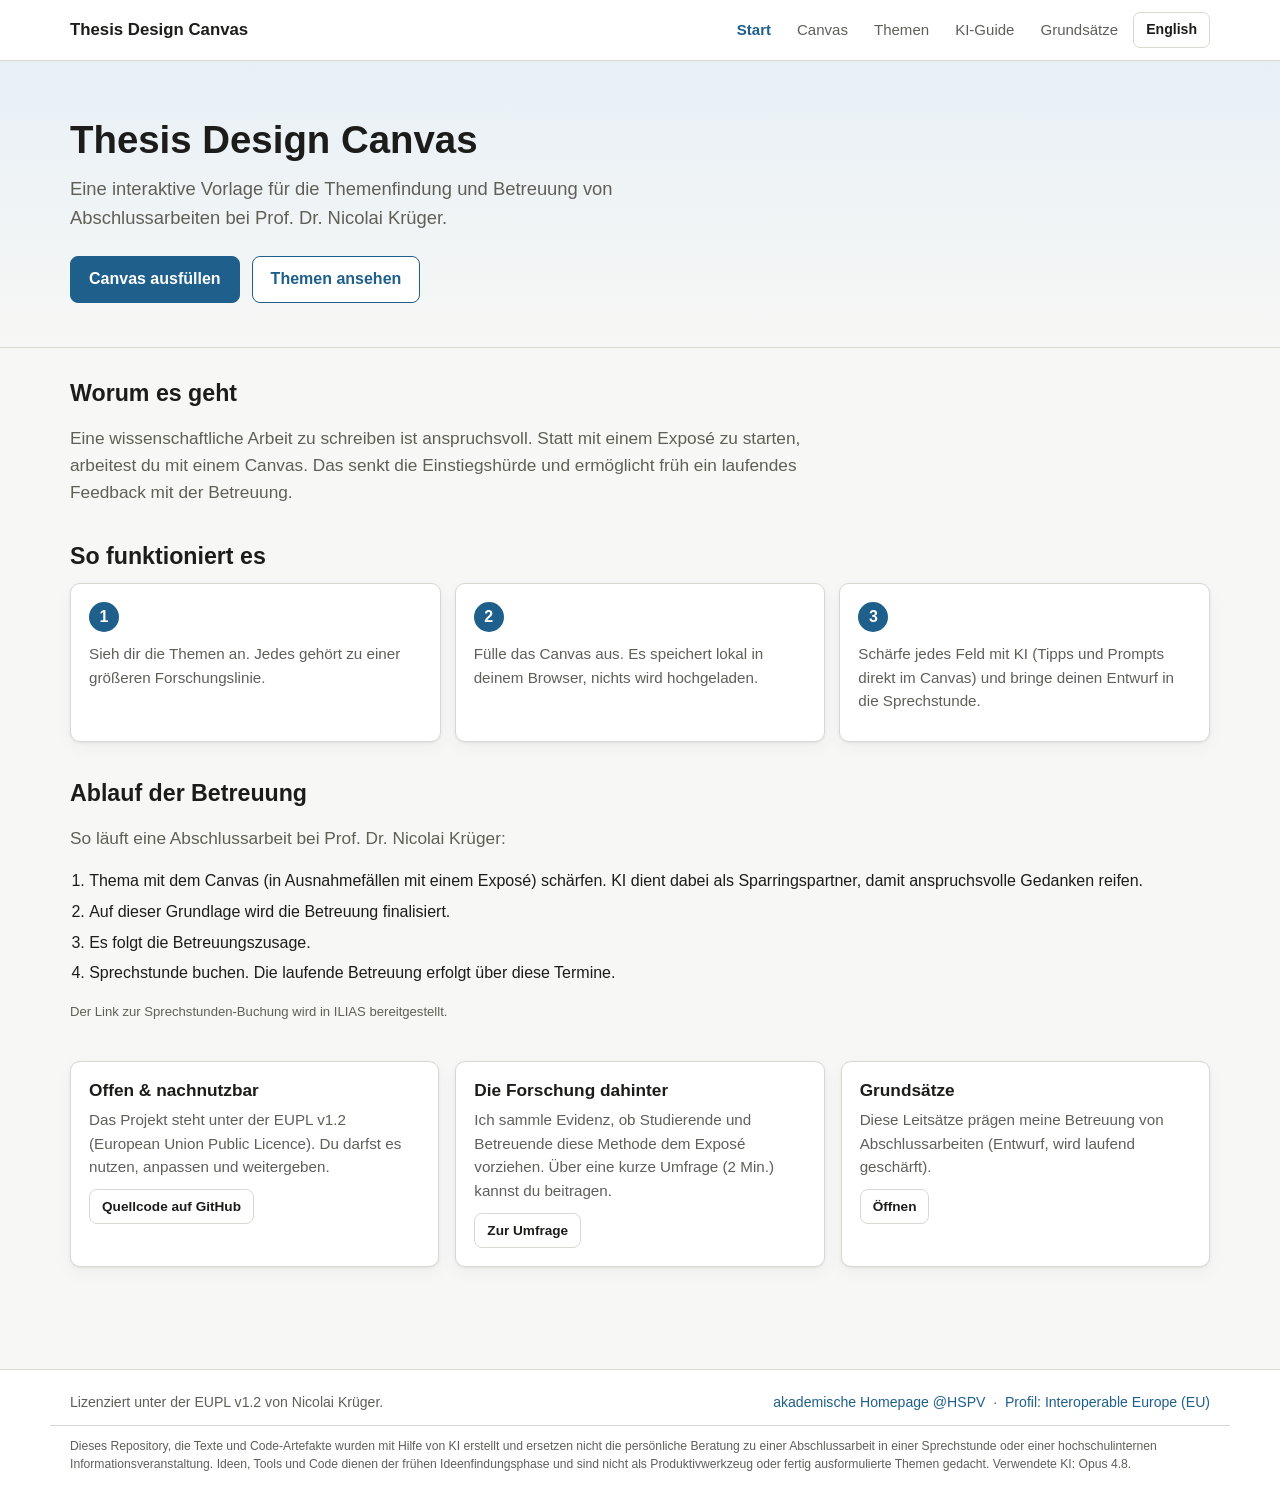
==== index.html @ 110c6518 "Rebuild Thesis Canvas as interactive, bilingual OER site - Interactive canvas: 8 fields, per-field A" ====
<!DOCTYPE html>
<html lang="de">
<head>
  <meta charset="utf-8" />
  <meta name="viewport" content="width=device-width, initial-scale=1" />
  <title>Thesis Design Canvas</title>
  <meta name="description" content="Interaktives, zweisprachiges Thesis Design Canvas — Themenfindung und Betreuung von Abschlussarbeiten, KI-unterstützt." />
  <link rel="stylesheet" href="assets/css/styles.css" />
</head>
<body>
  <header class="site-header">
    <div class="wrap">
      <a class="brand" href="index.html" data-i18n="site.title">Thesis Design Canvas</a>
      <nav class="nav">
        <a href="index.html" class="active" data-i18n="nav.home">Start</a>
        <a href="canvas.html" data-i18n="nav.canvas">Canvas</a>
        <a href="topics.html" data-i18n="nav.topics">Themen</a>
        <a href="ai-guide.html" data-i18n="nav.ai">KI-Anleitung</a>
        <a href="principles.html" data-i18n="nav.principles">Grundsätze</a>
        <button class="lang-btn" data-lang-toggle data-i18n="nav.switch">English</button>
      </nav>
    </div>
  </header>

  <section class="hero">
    <div class="wrap">
      <h1 data-i18n="home.heroTitle">Thesis Design Canvas</h1>
      <p data-i18n="home.heroSub"></p>
      <div class="cta-row">
        <a class="btn" href="canvas.html" data-i18n="home.ctaCanvas">Canvas ausfüllen</a>
        <a class="btn secondary" href="topics.html" data-i18n="home.ctaTopics">Themen entdecken</a>
      </div>
    </div>
  </section>

  <main>
    <div class="wrap">
      <section class="section">
        <h2 data-i18n="home.whatTitle">Worum es geht</h2>
        <p class="lede" data-i18n="home.whatBody"></p>
      </section>

      <section class="section">
        <h2 data-i18n="home.howTitle">So funktioniert es</h2>
        <div class="steps">
          <div class="card"><p data-i18n="home.step1"></p></div>
          <div class="card"><p data-i18n="home.step2"></p></div>
          <div class="card"><p data-i18n="home.step3"></p></div>
        </div>
      </section>

      <section class="section">
        <h2 data-i18n="process.title">Ablauf der Betreuung</h2>
        <p class="lede" data-i18n="process.lead"></p>
        <ol class="ol-steps" id="process-steps"></ol>
        <p class="save-hint" data-i18n="process.bookingNote"></p>
      </section>

      <section class="section">
        <div class="cards">
          <div class="card">
            <h3 data-i18n="home.openTitle">Offen & nachnutzbar</h3>
            <p data-i18n="home.openBody"></p>
            <a class="btn ghost small" data-link="repo" href="#" data-i18n="footer.source">Quellcode auf GitHub</a>
          </div>
          <div class="card">
            <h3 data-i18n="home.scienceTitle">Die Forschung dahinter</h3>
            <p data-i18n="home.scienceBody"></p>
            <a class="btn ghost small" data-link="survey" href="#" data-i18n="home.surveyCta">Zur Umfrage</a>
          </div>
          <div class="card">
            <h3 data-i18n="nav.principles">Grundsätze</h3>
            <p data-i18n="principles.intro"></p>
            <a class="btn ghost small" href="principles.html" data-i18n="common.open">Öffnen</a>
          </div>
        </div>
      </section>
    </div>
  </main>

  <footer class="site-footer">
    <div class="wrap">
      <span data-i18n="footer.license"></span>
      <span>
        <a data-link="hspv" href="#" data-i18n="home.hspv">Lehrprofil an der HSPV NRW</a>
        &nbsp;·&nbsp;
        <a data-link="ec" href="#" data-i18n="home.ec">Interoperable Europe (EU)</a>
      </span>
    </div>
  </footer>

  <script src="data/i18n.js"></script>
  <script src="assets/js/i18n.js"></script>
  <script src="assets/js/pages.js"></script>
</body>
</html>
---- assets/css/styles.css ----
:root {
  --bg: #f7f7f5;
  --surface: #ffffff;
  --ink: #1c1c1a;
  --muted: #5f5f58;
  --line: #d9d9d2;
  --accent: #1f5f8b;
  --accent-soft: #e8f0f6;
  --accent-2: #b8860b;
  --radius: 10px;
  --shadow: 0 1px 3px rgba(0,0,0,.07), 0 6px 18px rgba(0,0,0,.04);
  --maxw: 1180px;
  --font: -apple-system, BlinkMacSystemFont, "Segoe UI", Roboto, Helvetica, Arial, sans-serif;
}
* { box-sizing: border-box; }
html { scroll-behavior: smooth; }
body {
  margin: 0; font-family: var(--font); color: var(--ink); background: var(--bg);
  line-height: 1.55; font-size: 16px; -webkit-font-smoothing: antialiased;
}
a { color: var(--accent); text-decoration: none; }
a:hover { text-decoration: underline; }
h1, h2, h3 { line-height: 1.2; }
.wrap { max-width: var(--maxw); margin: 0 auto; padding: 0 20px; }

/* Header / nav */
.site-header { background: var(--surface); border-bottom: 1px solid var(--line); position: sticky; top: 0; z-index: 50; }
.site-header .wrap { display: flex; align-items: center; gap: 18px; min-height: 60px; flex-wrap: wrap; }
.brand { font-weight: 700; font-size: 1.05rem; color: var(--ink); white-space: nowrap; }
.brand:hover { text-decoration: none; }
.nav { display: flex; gap: 4px; flex-wrap: wrap; margin-left: auto; align-items: center; }
.nav a { color: var(--muted); padding: 7px 11px; border-radius: 7px; font-size: .94rem; }
.nav a:hover { background: var(--accent-soft); color: var(--accent); text-decoration: none; }
.nav a.active { color: var(--accent); font-weight: 600; }
.lang-btn { border: 1px solid var(--line); background: var(--surface); color: var(--ink); border-radius: 7px;
  padding: 6px 12px; cursor: pointer; font: inherit; font-size: .88rem; font-weight: 600; }
.lang-btn:hover { border-color: var(--accent); color: var(--accent); }

/* Buttons */
.btn { display: inline-block; border: 1px solid var(--accent); background: var(--accent); color: #fff;
  padding: 10px 18px; border-radius: 8px; font: inherit; font-weight: 600; cursor: pointer; }
.btn:hover { filter: brightness(1.07); text-decoration: none; }
.btn.secondary { background: var(--surface); color: var(--accent); }
.btn.ghost { background: transparent; border-color: var(--line); color: var(--ink); }
.btn.ghost:hover { border-color: var(--accent); color: var(--accent); }
.btn.small { padding: 6px 12px; font-size: .85rem; }

/* Sections */
main { padding: 32px 0 64px; }
.section { margin: 0 0 38px; }
.section > h2 { font-size: 1.45rem; margin: 0 0 12px; }
.lede { font-size: 1.08rem; color: var(--muted); max-width: 760px; }

/* Hero */
.hero { background: linear-gradient(180deg, var(--accent-soft), var(--bg)); border-bottom: 1px solid var(--line); padding: 56px 0 44px; }
.hero h1 { font-size: 2.4rem; margin: 0 0 12px; }
.hero p { font-size: 1.15rem; color: var(--muted); max-width: 680px; margin: 0 0 24px; }
.hero .cta-row { display: flex; gap: 12px; flex-wrap: wrap; }

/* Cards grid */
.cards { display: grid; grid-template-columns: repeat(auto-fill, minmax(280px, 1fr)); gap: 16px; }
.card { background: var(--surface); border: 1px solid var(--line); border-radius: var(--radius); padding: 18px; box-shadow: var(--shadow); }
.card h3 { margin: 0 0 8px; font-size: 1.08rem; }
.card p { margin: 0 0 10px; color: var(--muted); font-size: .95rem; }
.steps { counter-reset: s; display: grid; gap: 14px; grid-template-columns: repeat(auto-fit, minmax(240px,1fr)); }
.steps .card { position: relative; }
.steps .card::before { counter-increment: s; content: counter(s); display:inline-flex; align-items:center; justify-content:center;
  width: 30px; height: 30px; border-radius: 50%; background: var(--accent); color:#fff; font-weight:700; margin-bottom: 10px; }

.tag { display: inline-block; background: var(--accent-soft); color: var(--accent); border-radius: 999px;
  padding: 2px 10px; font-size: .76rem; margin: 0 4px 4px 0; }
.pill { display:inline-block; background:#efeee8; color: var(--muted); border-radius: 999px; padding: 2px 10px; font-size:.76rem; }

/* ---------------- Canvas ---------------- */
.canvas-toolbar { display: flex; gap: 8px; flex-wrap: wrap; align-items: center; margin: 0 0 16px; }
.canvas-toolbar .spacer { flex: 1; }
.save-hint { color: var(--muted); font-size: .82rem; }
.topic-note { background: var(--accent-soft); border: 1px solid var(--accent); color: var(--accent); border-radius: 8px;
  padding: 8px 12px; margin: 0 0 14px; font-size: .9rem; }

.canvas { background: var(--surface); border: 2px solid var(--ink); border-radius: 6px; overflow: hidden; }
.canvas-head { display: grid; grid-template-columns: 1.3fr 2fr 0.8fr; border-bottom: 2px solid var(--ink); }
.canvas-head .cell { border-right: 1px solid var(--line); padding: 8px 10px; }
.canvas-head .cell:last-child { border-right: none; }
.canvas-head label { display:block; font-weight:700; font-style: italic; font-size: .82rem; margin-bottom: 2px; }
.canvas-head input { width: 100%; border: none; font: inherit; padding: 4px 2px; background: transparent; }
.canvas-head input:focus { outline: 2px solid var(--accent-soft); }

.canvas-grid { display: grid; grid-template-columns: 1.3fr 1fr 1fr 0.95fr; }
.canvas-col { display: grid; border-right: 1px solid var(--line); }
.canvas-col:last-child { border-right: none; }
.cbox { padding: 10px 11px; border-bottom: 1px solid var(--line); display: flex; flex-direction: column; }
.cbox:last-child { border-bottom: none; }
.cbox .field-head { display:flex; align-items:center; justify-content: space-between; gap: 6px; }
.cbox label { font-weight: 700; font-style: italic; font-size: .86rem; }
.cbox .hint { font-size: .74rem; color: var(--muted); margin: 3px 0 6px; }
.cbox textarea { width: 100%; border: 1px solid var(--line); border-radius: 6px; font: inherit; font-size: .9rem;
  padding: 7px; resize: vertical; min-height: 90px; flex: 1; background: #fcfcfb; }
.cbox.tall textarea { min-height: 230px; }
.cbox textarea:focus { outline: none; border-color: var(--accent); background: #fff; }
.cbox.full { border-right: none; }
.canvas-foot-row { border-top: 1px solid var(--line); }

/* AI tip disclosure */
.ai-tip { margin-top: 6px; border: 1px dashed var(--accent-2); border-radius: 6px; background: #fffdf5; }
.ai-tip summary { cursor: pointer; list-style: none; padding: 5px 9px; font-size: .78rem; font-weight: 600; color: var(--accent-2); }
.ai-tip summary::-webkit-details-marker { display:none; }
.ai-tip .ai-body { padding: 0 9px 9px; font-size: .8rem; }
.ai-tip .ai-body p { margin: 4px 0 6px; color: var(--muted); }
.ai-tip .prompt { background:#fff; border:1px solid var(--line); border-radius:6px; padding:7px; font-size:.78rem;
  white-space: pre-wrap; color: var(--ink); }
.ai-tip .copy-row { margin-top: 6px; }

.canvas-credit { display:none; }

/* ---------------- Topics ---------------- */
.topic-controls { display:flex; gap:10px; flex-wrap: wrap; align-items:center; margin: 0 0 18px; }
.topic-controls input[type=search], .topic-controls select { padding: 9px 12px; border:1px solid var(--line);
  border-radius: 8px; font: inherit; background: var(--surface); }
.topic-controls input[type=search] { min-width: 220px; flex: 1; }
.line-group { margin: 0 0 30px; }
.line-group h2 { font-size: 1.2rem; border-left: 4px solid var(--accent); padding-left: 10px; margin: 0 0 14px; }
.topic-card .levels { margin: 2px 0 8px; }
.topic-card .data { font-size: .85rem; background: var(--accent-soft); border-left: 3px solid var(--accent);
  border-radius: 6px; padding: 8px 10px; margin: 10px 0 8px; }
.topic-card .data b { color: var(--accent); }
.topic-card .scope { font-size: .85rem; background: var(--bg); border-radius:6px; padding:8px 10px; margin: 0 0 12px; }
.topic-card .scope b { color: var(--accent-2); }

/* Lists for guide/principles */
.ol-steps { padding-left: 1.2em; } .ol-steps li { margin: 6px 0; }
.rules li { margin: 6px 0; }
.prompt-block { background: var(--surface); border:1px solid var(--line); border-radius: var(--radius);
  padding: 14px; box-shadow: var(--shadow); }
.prompt-block .prompt { white-space: pre-wrap; font-size: .9rem; background: #fbfbf9; border:1px solid var(--line);
  border-radius: 6px; padding: 12px; margin: 8px 0; }
.link-list { display: grid; grid-template-columns: repeat(auto-fill, minmax(240px,1fr)); gap: 10px; list-style: none; padding: 0; }
.link-list a { display:block; background: var(--surface); border:1px solid var(--line); border-radius: 8px; padding: 12px 14px;
  box-shadow: var(--shadow); font-weight: 600; }
.link-list a:hover { border-color: var(--accent); text-decoration: none; }

/* Footer */
.site-footer { border-top: 1px solid var(--line); background: var(--surface); padding: 22px 0; color: var(--muted); font-size: .88rem; }
.site-footer .wrap { display:flex; justify-content: space-between; gap: 12px; flex-wrap: wrap; align-items:center; }
.site-footer .disclaimer { display:block; margin-top: 12px; padding-top: 12px; border-top: 1px solid var(--line);
  font-size: .76rem; line-height: 1.45; color: var(--muted); }

/* Responsive */
@media (max-width: 860px) {
  .canvas-grid { grid-template-columns: 1fr; }
  .canvas-col { border-right: none; border-bottom: 1px solid var(--line); }
  .canvas-head { grid-template-columns: 1fr; }
  .canvas-head .cell { border-right: none; border-bottom: 1px solid var(--line); }
  .hero h1 { font-size: 1.9rem; }
}

/* ---------------- Print: clean A4 landscape canvas ---------------- */
@media print {
  @page { size: A4 landscape; margin: 10mm; }
  .site-header, .site-footer, .canvas-toolbar, .ai-tip, .topic-note, .no-print { display: none !important; }
  body { background: #fff; font-size: 11px; }
  main { padding: 0; }
  .wrap { max-width: none; padding: 0; }
  .canvas { border: 1.5px solid #000; }
  .cbox textarea, .canvas-head input { border: none; background: #fff; resize: none; }
  .cbox.tall textarea { min-height: 150px; }
  .cbox .hint { display: none; }
  .canvas-credit { display: flex; justify-content: space-between; font-size: 9px; color: #444; margin-top: 6px; }
}
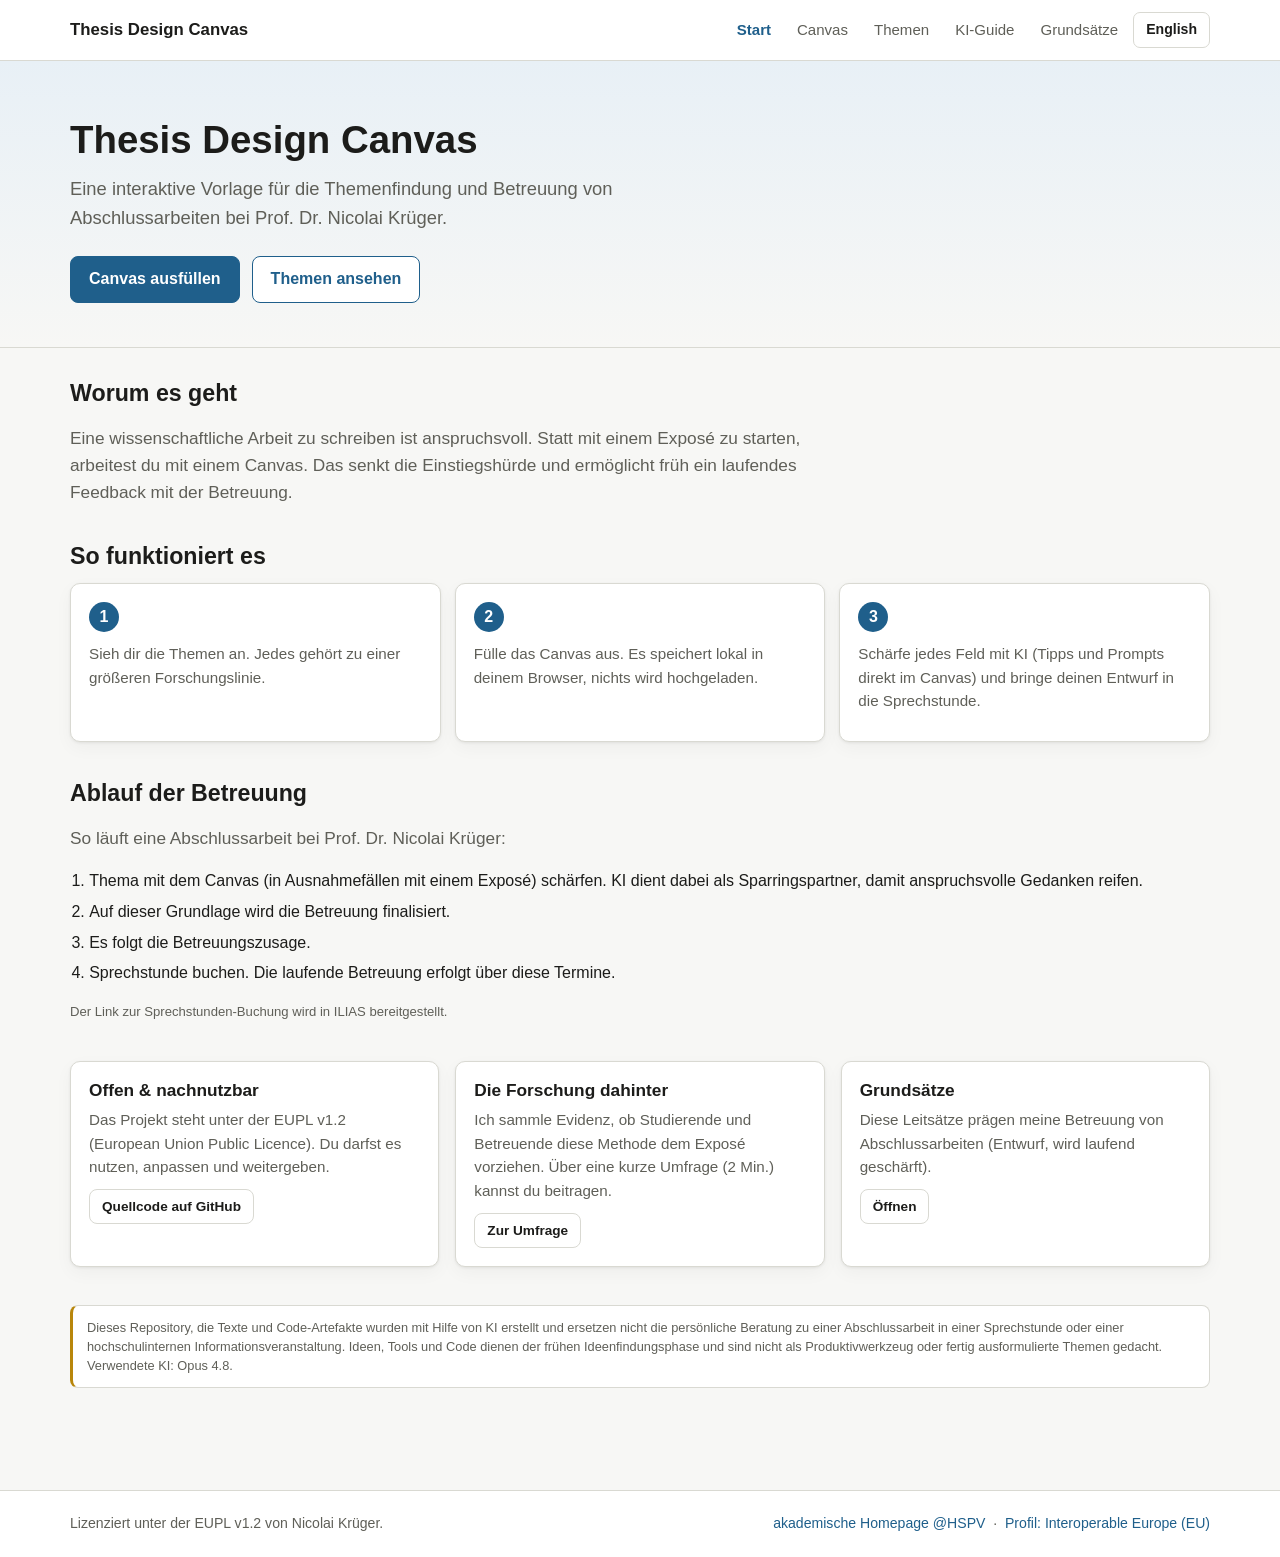
==== commit 710323b0: "Show AI disclaimer only on the start page, not on every page Co-Authored-By: Claude Opus 4.8 <norepl" ====
--- a/index.html
+++ b/index.html
@@ -75,6 +75,10 @@
           </div>
         </div>
       </section>
+
+      <section class="section">
+        <p class="disclaimer" data-i18n="footer.disclaimer"></p>
+      </section>
     </div>
   </main>
 
--- a/assets/css/styles.css
+++ b/assets/css/styles.css
@@ -142,8 +142,9 @@
 /* Footer */
 .site-footer { border-top: 1px solid var(--line); background: var(--surface); padding: 22px 0; color: var(--muted); font-size: .88rem; }
 .site-footer .wrap { display:flex; justify-content: space-between; gap: 12px; flex-wrap: wrap; align-items:center; }
-.site-footer .disclaimer { display:block; margin-top: 12px; padding-top: 12px; border-top: 1px solid var(--line);
-  font-size: .76rem; line-height: 1.45; color: var(--muted); }
+.disclaimer { display:block; font-size: .8rem; line-height: 1.5; color: var(--muted);
+  background: var(--surface); border: 1px solid var(--line); border-left: 3px solid var(--accent-2);
+  border-radius: 8px; padding: 12px 14px; }
 
 /* Responsive */
 @media (max-width: 860px) {
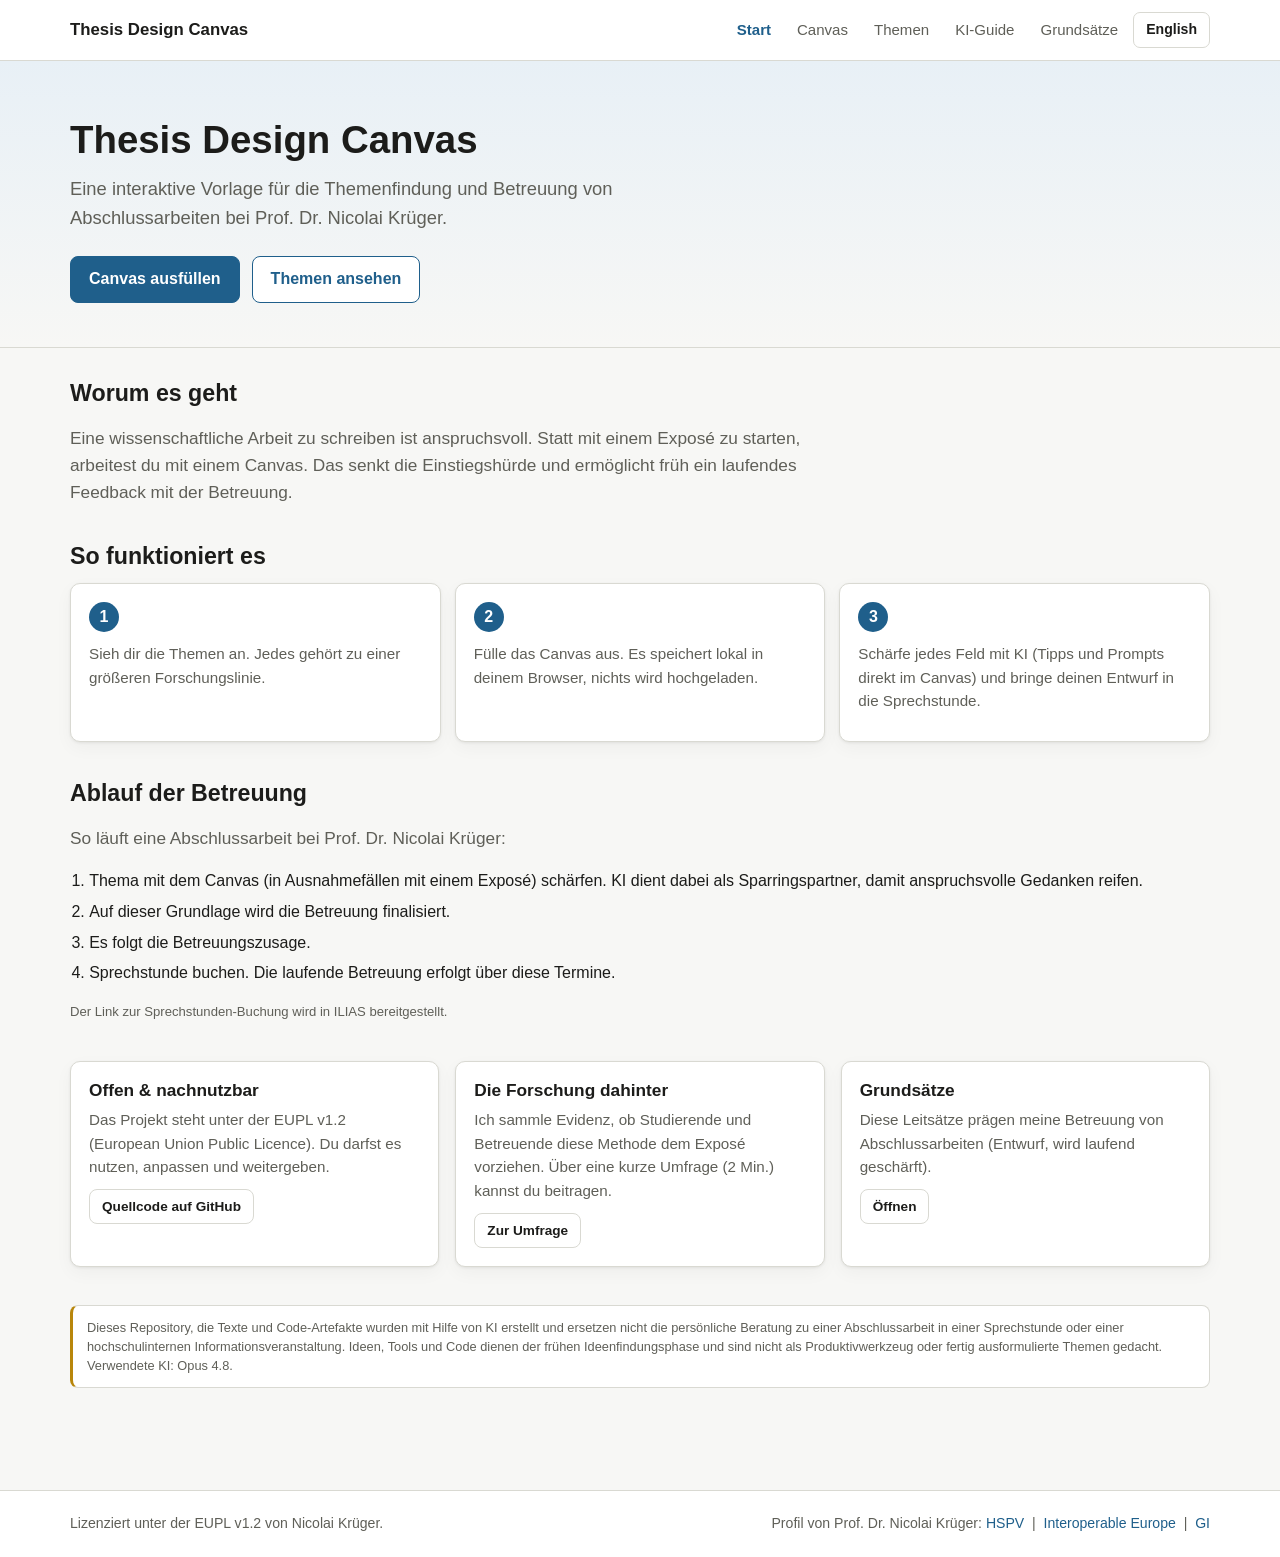
==== commit c80df297: "Add tool screenshot to README; profile line links HSPV | Interoperable Europe | GI Co-Authored-By: C" ====
--- a/index.html
+++ b/index.html
@@ -86,9 +86,12 @@
     <div class="wrap">
       <span data-i18n="footer.license"></span>
       <span>
-        <a data-link="hspv" href="#" data-i18n="home.hspv">Lehrprofil an der HSPV NRW</a>
-        &nbsp;·&nbsp;
-        <a data-link="ec" href="#" data-i18n="home.ec">Interoperable Europe (EU)</a>
+        <span data-i18n="home.profileLabel">Profil von Prof. Dr. Nicolai Krüger:</span>
+        <a data-link="hspv" href="#" data-i18n="home.hspv">HSPV</a>
+        &nbsp;|&nbsp;
+        <a data-link="ec" href="#" data-i18n="home.ec">Interoperable Europe</a>
+        &nbsp;|&nbsp;
+        <a data-link="gi" href="#" data-i18n="home.gi">GI</a>
       </span>
     </div>
   </footer>
